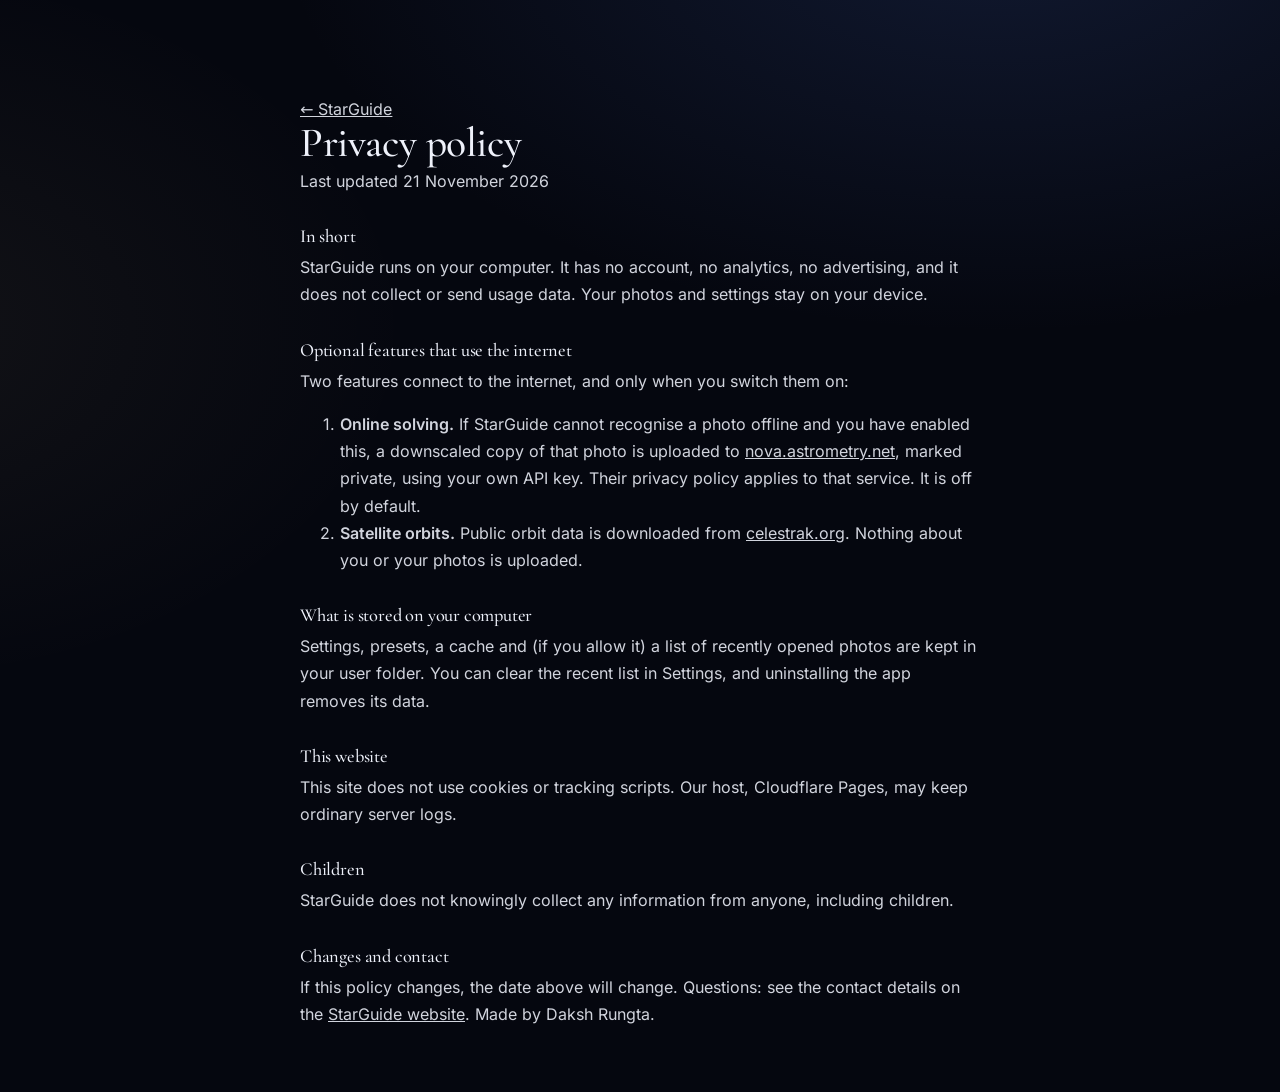
==== privacy.html @ db6475ad "Add privacy policy page (needed for the Microsoft Store listing)" ====
<!doctype html>
<html lang="en">
<head>
<meta charset="utf-8">
<meta name="viewport" content="width=device-width, initial-scale=1">
<title>Privacy policy – StarGuide</title>
<meta name="description" content="StarGuide privacy policy: your photos stay on your computer.">
<meta name="theme-color" content="#05070f">
<meta name="color-scheme" content="dark">
<link rel="icon" href="favicon.svg" type="image/svg+xml">
<link rel="stylesheet" href="css/style.css?v=20261121b">
<style>
.policy{max-width:720px;margin:0 auto;padding:6rem 1.25rem 4rem;line-height:1.7}
.policy h1{font-family:"Cormorant Garamond",serif;font-weight:500;font-size:2.6rem;margin:0 0 .25rem}
.policy h2{font-size:1.15rem;margin:2rem 0 .5rem}
.policy p,.policy li{opacity:.88}
.policy a{color:inherit;text-decoration:underline}
</style>
</head>
<body>
<main class="policy">
<p><a href="/">← StarGuide</a></p>
<h1>Privacy policy</h1>
<p>Last updated 21 November 2026</p>

<h2>In short</h2>
<p>StarGuide runs on your computer. It has no account, no analytics, no advertising, and it does not collect or send usage data. Your photos and settings stay on your device.</p>

<h2>Optional features that use the internet</h2>
<p>Two features connect to the internet, and only when you switch them on:</p>
<ol>
<li><b>Online solving.</b> If StarGuide cannot recognise a photo offline and you have enabled this, a downscaled copy of that photo is uploaded to <a href="https://nova.astrometry.net">nova.astrometry.net</a>, marked private, using your own API key. Their privacy policy applies to that service. It is off by default.</li>
<li><b>Satellite orbits.</b> Public orbit data is downloaded from <a href="https://celestrak.org">celestrak.org</a>. Nothing about you or your photos is uploaded.</li>
</ol>

<h2>What is stored on your computer</h2>
<p>Settings, presets, a cache and (if you allow it) a list of recently opened photos are kept in your user folder. You can clear the recent list in Settings, and uninstalling the app removes its data.</p>

<h2>This website</h2>
<p>This site does not use cookies or tracking scripts. Our host, Cloudflare Pages, may keep ordinary server logs.</p>

<h2>Children</h2>
<p>StarGuide does not knowingly collect any information from anyone, including children.</p>

<h2>Changes and contact</h2>
<p>If this policy changes, the date above will change. Questions: see the contact details on the <a href="/">StarGuide website</a>. Made by Daksh Rungta.</p>
</main>
</body>
</html>
---- css/style.css ----
/* StarGuide landing page — design tokens first */
@font-face{font-family:"Cormorant Garamond";src:url(../fonts/cormorant-garamond-latin-500-normal.woff) format("woff");font-weight:500;font-style:normal;font-display:swap}
@font-face{font-family:"Cormorant Garamond";src:url(../fonts/cormorant-garamond-latin-600-normal.woff) format("woff");font-weight:600;font-style:normal;font-display:swap}
@font-face{font-family:"Cormorant Garamond";src:url(../fonts/cormorant-garamond-latin-400-italic.woff) format("woff");font-weight:400;font-style:italic;font-display:swap}
@font-face{font-family:"Inter";src:url(../fonts/inter-latin-400-normal.woff) format("woff");font-weight:400;font-display:swap}
@font-face{font-family:"Inter";src:url(../fonts/inter-latin-500-normal.woff) format("woff");font-weight:500;font-display:swap}
@font-face{font-family:"Inter";src:url(../fonts/inter-latin-600-normal.woff) format("woff");font-weight:600;font-display:swap}

:root{
  --bg:#05070f; --bg2:#080c1a; --surface:rgba(255,255,255,.035); --surface2:rgba(255,255,255,.06);
  --line:rgba(255,255,255,.09); --line2:rgba(255,255,255,.16);
  --text:#eef1fa; --muted:#a6b0ca; --dim:#7d88a6;
  --gold:#e8cb92; --gold2:#c9a35c; --cyan:#8adfff;
  --serif:"Cormorant Garamond","Iowan Old Style","Palatino Linotype",Georgia,serif;
  --sans:"Inter",system-ui,-apple-system,"Segoe UI",Roboto,sans-serif;
  --r-sm:10px; --r-md:16px; --r-lg:24px;
  --s1:.5rem; --s2:1rem; --s3:1.5rem; --s4:2.5rem; --s5:4rem; --s6:7rem;
  --shadow:0 1px 0 rgba(255,255,255,.06) inset,0 24px 60px -20px rgba(0,0,0,.7);
  --ease:cubic-bezier(.2,.7,.2,1);
  --nav-h:68px;
}
*{box-sizing:border-box}
html{scroll-behavior:smooth;scroll-padding-top:calc(var(--nav-h) + 12px);-webkit-text-size-adjust:100%}
body{margin:0;background:var(--bg);color:var(--text);font:400 1rem/1.65 var(--sans);-webkit-font-smoothing:antialiased;overflow-x:hidden;
  background-image:radial-gradient(1200px 700px at 78% -8%,rgba(60,90,170,.22),transparent 60%),radial-gradient(900px 600px at -10% 30%,rgba(232,203,146,.06),transparent 60%)}
img{max-width:100%;height:auto;display:block}
a{color:var(--cyan)}
:focus-visible{outline:2px solid var(--cyan);outline-offset:3px;border-radius:6px}
.skip{position:absolute;left:-999px;top:8px;background:var(--gold);color:#1a1405;padding:.6rem 1rem;border-radius:8px;z-index:100;font-weight:600}
.skip:focus{left:8px}
.wrap{width:min(1180px,100% - 2.5rem);margin-inline:auto}
.wrap--narrow{width:min(820px,100% - 2.5rem)}
.progress{position:fixed;inset:0 0 auto 0;height:2px;z-index:60;pointer-events:none}
.progress i{display:block;height:100%;width:100%;transform:scaleX(0);transform-origin:left;background:linear-gradient(90deg,var(--gold),var(--cyan))}

/* type */
h1,h2,h3{margin:0;font-weight:500}
h1,h2{font-family:var(--serif);letter-spacing:-.01em;text-wrap:balance}
h1{font-size:clamp(2.8rem,6.4vw,5.2rem);line-height:.98;font-weight:500}
h2{font-size:clamp(2.2rem,4.4vw,3.6rem);line-height:1.04}
h1 em,h2 em{font-style:italic;font-weight:400;background:linear-gradient(100deg,#f7e6bd,var(--gold2));-webkit-background-clip:text;background-clip:text;color:transparent;padding-right:.06em}
h3{font-size:1.1rem;font-weight:600;letter-spacing:-.005em}
p{margin:0}
.eyebrow{display:inline-flex;align-items:center;gap:.6rem;font-size:.78rem;font-weight:500;letter-spacing:.14em;text-transform:uppercase;color:var(--gold);margin-bottom:var(--s2)}
.eyebrow .dot{width:6px;height:6px;border-radius:50%;background:var(--cyan);box-shadow:0 0 0 4px rgba(138,223,255,.15),0 0 14px var(--cyan)}
.lead{font-size:clamp(1.05rem,1.5vw,1.2rem);color:var(--muted);max-width:34em;margin-top:var(--s3)}
.sub{color:var(--muted);font-size:1.1rem;max-width:36em;margin:var(--s2) auto 0}

/* buttons */
.btn{display:inline-flex;align-items:center;justify-content:center;gap:.55rem;font:600 .95rem/1 var(--sans);color:#1a1405;text-decoration:none;padding:.8rem 1.25rem;border-radius:999px;border:1px solid rgba(255,255,255,.35);
  background:linear-gradient(180deg,#f6e3b6,#d9b370);box-shadow:0 1px 0 rgba(255,255,255,.5) inset,0 10px 30px -10px rgba(232,203,146,.55);transition:transform .25s var(--ease),box-shadow .25s,filter .25s;cursor:pointer}
.btn:hover{transform:translateY(-2px);filter:brightness(1.06);box-shadow:0 1px 0 rgba(255,255,255,.5) inset,0 16px 38px -10px rgba(232,203,146,.7)}
.btn:active{transform:translateY(1px) scale(.97);filter:brightness(.96)}
.chip:active,.tab:active{transform:scale(.97)}
.btn svg{width:18px;height:18px}
.btn--lg{padding:1rem 1.6rem;font-size:1rem}
.btn--sm{padding:.6rem 1.05rem;font-size:.88rem}
.btn--ghost{background:var(--surface);color:var(--text);border-color:var(--line2);box-shadow:none}
.btn--ghost:hover{background:var(--surface2);box-shadow:none;filter:none}

/* nav */
.nav{position:fixed;inset:0 0 auto 0;z-index:50;height:var(--nav-h);display:flex;align-items:center;transition:background .3s,border-color .3s,backdrop-filter .3s;border-bottom:1px solid transparent}
.nav.is-stuck{background:rgba(5,7,15,.72);backdrop-filter:saturate(1.4) blur(16px);-webkit-backdrop-filter:saturate(1.4) blur(16px);border-color:var(--line)}
.nav__in{display:flex;align-items:center;justify-content:space-between;gap:var(--s3)}
.brand{display:inline-flex;align-items:center;gap:.55rem;text-decoration:none;color:var(--text);font:600 1.15rem/1 var(--sans);letter-spacing:.01em}
.brand b{color:var(--gold);font-weight:600}
.brand__mark{width:22px;height:22px;color:var(--gold);filter:drop-shadow(0 0 8px rgba(232,203,146,.5))}
.nav__links{display:flex;gap:.25rem;margin-left:auto;margin-right:var(--s2)}
.nav__links a{color:var(--muted);text-decoration:none;font-size:.9rem;font-weight:500;padding:.5rem .8rem;border-radius:999px;transition:color .2s,background .2s}
.nav__links a:hover{color:var(--text)}
.nav__links a.is-active{color:var(--text);background:var(--surface2)}

/* hero */
.hero{position:relative;min-height:100svh;display:flex;align-items:center;padding:calc(var(--nav-h) + 1rem) 0 var(--s4);overflow:hidden;isolation:isolate}
.hero__sky{position:absolute;inset:0;width:100%;height:100%;z-index:-1}
.hero::after{content:"";position:absolute;inset:auto 0 0 0;height:160px;background:linear-gradient(transparent,var(--bg));z-index:-1;pointer-events:none}
.hero__in{display:grid;grid-template-columns:minmax(0,1.05fr) minmax(0,.95fr);gap:clamp(2rem,5vw,5rem);align-items:center}
.cta{display:flex;flex-wrap:wrap;gap:.8rem;margin-top:var(--s4)}
.trust-unused{display:flex;flex-wrap:wrap;gap:.5rem .6rem;list-style:none;margin:var(--s4) 0 0;padding:0}
.trust li{font-size:.82rem;color:var(--muted);padding:.35rem .8rem;border:1px solid var(--line);border-radius:999px;background:var(--surface)}
.scrollcue{position:absolute;left:50%;bottom:22px;width:26px;height:42px;margin-left:-13px;border:1.5px solid var(--line2);border-radius:14px;display:block}
.scrollcue i{position:absolute;left:50%;top:8px;width:3px;height:8px;margin-left:-1.5px;border-radius:2px;background:var(--gold);animation:cue 2s var(--ease) infinite}
@keyframes cue{0%{opacity:0;transform:translateY(0)}30%{opacity:1}100%{opacity:0;transform:translateY(14px)}}

.hero__glow{position:absolute;inset:0;z-index:-1;pointer-events:none;background:radial-gradient(520px circle at var(--hx,70%) var(--hy,30%),rgba(138,223,255,.07),transparent 60%)}

/* hero entrance */
.js .hero__copy>*{opacity:0;transform:translateY(22px);animation:rise .9s var(--ease) forwards}
.js .hero__copy>*:nth-child(1){animation-delay:.05s}.js .hero__copy>*:nth-child(2){animation-delay:.15s}.js .hero__copy>*:nth-child(3){animation-delay:.28s}.js .hero__copy>*:nth-child(4){animation-delay:.4s}
.js .stage{opacity:0;animation:rise 1.1s var(--ease) .2s forwards}
@keyframes rise{to{opacity:1;transform:none}}

/* before/after */
.stage{width:100%;max-width:540px;justify-self:center;position:relative}
.stage{--gr:232;--gg:203;--gb:146;transition:--gr .9s,--gg .9s,--gb .9s}
@property --gr{syntax:"<number>";inherits:true;initial-value:232}
@property --gg{syntax:"<number>";inherits:true;initial-value:203}
@property --gb{syntax:"<number>";inherits:true;initial-value:146}
.stage::before{content:"";position:absolute;inset:-12% -10%;background:radial-gradient(closest-side,rgba(var(--gr),var(--gg),var(--gb),.22),transparent 70%);z-index:-1;filter:blur(10px)}
.cmp{position:relative;aspect-ratio:3/4;min-height:340px;max-height:min(66svh,720px);margin-inline:auto;border-radius:var(--r-lg);overflow:hidden;border:1px solid var(--line2);background:#000;box-shadow:var(--shadow),0 0 0 6px rgba(255,255,255,.03);user-select:none;-webkit-user-select:none;touch-action:pan-y;cursor:ew-resize;transition:transform .5s var(--ease);will-change:transform}
.cmp img{position:absolute;inset:0;width:100%;height:100%;object-fit:cover}
.cmp__top{position:absolute;inset:0;clip-path:inset(0 0 0 var(--pos))}
.cmp__img{opacity:0;transition:opacity .5s var(--ease)}
.cmp__img.is-on{opacity:1}
.cmp__tag{position:absolute;top:14px;padding:.3rem .75rem;border-radius:999px;font-size:.74rem;font-weight:500;letter-spacing:.04em;color:var(--text);background:rgba(5,7,15,.6);backdrop-filter:blur(10px);-webkit-backdrop-filter:blur(10px);border:1px solid var(--line);pointer-events:none;z-index:2}
.cmp__tag--l{left:14px}.cmp__tag--r{right:14px;color:var(--gold)}
.cmp__handle{position:absolute;top:0;bottom:0;left:var(--pos);width:44px;margin-left:-22px;z-index:3;cursor:ew-resize;outline-offset:-4px;touch-action:pan-y}
.cmp__handle::before{content:"";position:absolute;left:50%;top:0;bottom:0;width:2px;margin-left:-1px;background:linear-gradient(transparent,var(--gold) 12%,var(--gold) 88%,transparent);box-shadow:0 0 18px rgba(232,203,146,.7)}
.cmp__grip{position:absolute;top:50%;left:50%;width:46px;height:46px;margin:-23px 0 0 -23px;border-radius:50%;display:grid;place-items:center;color:#1a1405;background:linear-gradient(180deg,#f6e3b6,#d9b370);box-shadow:0 8px 24px rgba(0,0,0,.55),0 0 0 6px rgba(232,203,146,.18);transition:transform .25s var(--ease)}
.cmp__grip svg{width:22px;height:22px}
.cmp__handle:hover .cmp__grip,.cmp.is-drag .cmp__grip{transform:scale(1.1)}
.cmp__handle:focus-visible{outline:none}
.cmp__handle:focus-visible .cmp__grip{box-shadow:0 0 0 3px var(--bg),0 0 0 6px var(--cyan)}
.cmp__hint{position:absolute;left:50%;bottom:16px;transform:translateX(-50%);z-index:2;padding:.45rem .95rem;border-radius:999px;font-size:.78rem;font-weight:500;color:var(--text);background:rgba(5,7,15,.62);backdrop-filter:blur(10px);-webkit-backdrop-filter:blur(10px);border:1px solid var(--line2);pointer-events:none;white-space:nowrap;transition:opacity .5s,transform .5s var(--ease)}
.cmp.is-touched .cmp__hint{opacity:0;transform:translate(-50%,8px)}
.chips{display:flex;flex-wrap:wrap;justify-content:center;gap:.4rem;margin-top:var(--s2)}
.chip{font:500 .8rem/1 var(--sans);color:var(--muted);background:var(--surface);border:1px solid var(--line);border-radius:999px;padding:.6rem .85rem;cursor:pointer;transition:all .25s var(--ease)}
.chip:hover{color:var(--text);border-color:var(--line2);transform:translateY(-1px)}
.chip.is-on{color:#1a1405;background:linear-gradient(180deg,#f6e3b6,#d9b370);border-color:transparent}
.js .chips{display:flex}.no-js .chips{display:none}
.caption{text-align:center;font-size:.78rem;color:var(--dim);margin-top:.6rem}

/* burger */
.burger{all:unset;display:none;box-sizing:border-box;width:42px;height:42px;border-radius:50%;border:1px solid var(--line2);background:var(--surface);cursor:pointer;position:relative}
.burger i{position:absolute;left:12px;right:12px;height:2px;background:var(--text);border-radius:2px;transition:transform .3s var(--ease),top .3s var(--ease)}
.burger i:first-child{top:16px}.burger i:last-child{top:24px}
.burger[aria-expanded=true] i:first-child{top:20px;transform:rotate(45deg)}
.burger[aria-expanded=true] i:last-child{top:20px;transform:rotate(-45deg)}
.burger:focus-visible{outline:2px solid var(--cyan);outline-offset:2px}

.cmp__tag i{font-style:normal;color:var(--gold);margin-left:.35rem}
.cmp__top{background:var(--card-bg,transparent)}
.cmp__img.contain{object-fit:contain}
.cmp__tog{all:unset;box-sizing:border-box;position:absolute;top:14px;left:14px;z-index:4;cursor:pointer;display:inline-flex;align-items:center;gap:.45rem;padding:.3rem .65rem .3rem .75rem;border-radius:999px;font-size:.74rem;font-weight:500;letter-spacing:.04em;color:var(--text);background:rgba(5,7,15,.62);backdrop-filter:blur(10px);-webkit-backdrop-filter:blur(10px);border:1px solid var(--line2);transition:border-color .25s,background .25s}
.cmp__tog:hover{border-color:rgba(232,203,146,.6);background:rgba(5,7,15,.8)}
.cmp__tog svg{width:13px;height:13px;color:var(--gold)}
.cmp__tog:focus-visible{outline:2px solid var(--cyan);outline-offset:2px}
.cmp__tog[aria-pressed=false] i{color:var(--muted)}
.no-js .cmp__tog svg{display:none}

/* app screenshot */
.appshot{max-width:1100px;margin-inline:auto;text-align:center}
.appshot__bar{display:flex;justify-content:center;gap:.5rem;margin-bottom:var(--s3)}
.appshot__frame{position:relative;aspect-ratio:16/10;border-radius:var(--r-lg);overflow:hidden;border:1px solid var(--line2);background:#161616;box-shadow:0 50px 110px -30px #000,0 0 0 8px rgba(255,255,255,.03),0 0 120px -20px rgba(138,223,255,.18)}
.appshot__img{position:absolute;inset:0;width:100%;height:100%;object-fit:cover;opacity:0;transition:opacity .6s var(--ease)}
.appshot__img.is-on{opacity:1}
.no-js .appshot__img+.appshot__img{display:none}
.no-js .appshot__bar{display:none}

/* facts */
.facts{border-block:1px solid var(--line);background:linear-gradient(180deg,rgba(255,255,255,.025),transparent)}
.facts__in{list-style:none;margin-block:0;padding:0;display:grid;grid-template-columns:repeat(4,minmax(0,1fr))}
.facts__in li{padding:2rem 1.5rem;border-left:1px solid var(--line);display:flex;flex-direction:column;gap:.4rem}
.facts__in li:first-child{border-left:0;padding-left:0}
.facts__in b{font:500 clamp(3rem,5.5vw,4.6rem)/1 var(--serif);background:linear-gradient(180deg,#f7e6bd,var(--gold2));-webkit-background-clip:text;background-clip:text;color:transparent;font-variant-numeric:lining-nums;font-feature-settings:"lnum" 1}
.facts__in span{font-size:.88rem;color:var(--muted);max-width:15em}

/* statement: the one full-bleed moment */
.statement{position:relative;overflow:hidden;padding:clamp(6rem,16vw,12rem) 0;text-align:center;isolation:isolate;border-block:1px solid var(--line)}
.statement__bg{position:absolute;inset:-12% 0;width:100%;height:124%;object-fit:cover;opacity:.32;z-index:-2;transform:translateY(var(--py,0px));filter:saturate(.8);-webkit-mask-image:radial-gradient(ellipse at center,#000 30%,transparent 78%);mask-image:radial-gradient(ellipse at center,#000 30%,transparent 78%)}
.statement::after{content:"";position:absolute;inset:0;background:linear-gradient(180deg,var(--bg),transparent 25%,transparent 75%,var(--bg));z-index:-1}
.statement__text{font:500 clamp(2.6rem,7.5vw,6.4rem)/1 var(--serif);letter-spacing:-.015em;text-wrap:balance}
.statement__text em{font-weight:400;background:linear-gradient(100deg,#f7e6bd,var(--gold2));-webkit-background-clip:text;background-clip:text;color:transparent;padding-right:.06em}
.statement__sub{margin-top:var(--s3);color:var(--muted);font-size:1.05rem}

/* editorial heads */
.sec__head--left{text-align:left;display:grid;grid-template-columns:minmax(0,1.3fr) minmax(0,1fr);gap:var(--s2) var(--s5);align-items:end}
.sec__head.sec__head--left .eyebrow{grid-column:1 / -1;justify-content:flex-start;margin-bottom:0}
.sec__head--left .sub{margin:0 0 .5rem;max-width:26em}
.sec__head--stack{text-align:left;margin-bottom:var(--s3)}
.sec__head.sec__head--stack .eyebrow{justify-content:flex-start}
.sec__head--stack .sub{margin-left:0}
.faqgrid{display:grid;grid-template-columns:minmax(0,.8fr) minmax(0,1.5fr);gap:var(--s5);align-items:start}
.faqgrid .sec__head{position:sticky;top:calc(var(--nav-h) + 2rem)}

/* image loading placeholders */
img[loading=lazy]{background:linear-gradient(110deg,#0a0e1b 30%,#131a31 50%,#0a0e1b 70%);background-size:200% 100%;animation:shimmer 1.8s linear infinite}
.js img[loading=lazy]{opacity:0;transition:opacity .7s var(--ease)}
.js img[loading=lazy].is-loaded{opacity:1;animation:none;background:none}
.js .pile img[loading=lazy].is-loaded,.js .gallery img.is-loaded{opacity:1}
@keyframes shimmer{to{background-position:-200% 0}}
.statement__bg.is-loaded{opacity:.32!important}
.appshot__img.is-on.is-loaded{opacity:1}
.js .appshot__img.is-loaded:not(.is-on){opacity:0}
.chip--ghost{background:transparent;border-style:dashed}
.appshot__frame{cursor:zoom-in}

/* sections */
.sec{padding:var(--s6) 0;position:relative}
.sec--alt{background:linear-gradient(180deg,transparent,rgba(255,255,255,.022) 20%,rgba(255,255,255,.022) 80%,transparent)}
.sec__head{text-align:center;margin-bottom:var(--s5)}
.sec__head .eyebrow{justify-content:center}

/* reveal */
.js .reveal{opacity:0;transform:translateY(26px);transition:opacity .9s var(--ease),transform .9s var(--ease);transition-delay:var(--d,0s)}
.js .reveal.is-in{opacity:1;transform:none}

/* steps */
.steps{list-style:none;margin:0;padding:0;display:grid;grid-template-columns:repeat(3,minmax(0,1fr));gap:var(--s3);position:relative;counter-reset:s}
.step{position:relative;padding:var(--s3);border:1px solid var(--line);border-radius:var(--r-lg);background:linear-gradient(180deg,var(--surface2),var(--surface));box-shadow:var(--shadow);overflow:hidden}
.step__art{aspect-ratio:11/7;overflow:hidden;position:relative;border-radius:var(--r-md);background:radial-gradient(120% 100% at 50% 0%,rgba(138,223,255,.1),transparent 60%),rgba(0,0,0,.35);border:1px solid var(--line);color:var(--text);display:grid;place-items:center;margin-bottom:var(--s3)}
.step__art svg{width:86%;height:auto}
.dz{position:absolute;top:9%;bottom:9%;left:50%;transform:translateX(-50%);aspect-ratio:3/3.7;border:1.5px dashed rgba(232,203,146,.55);border-radius:var(--r-md);padding:8px;background:rgba(232,203,146,.05)}
.dz img{width:100%;height:100%;object-fit:cover;border-radius:8px;opacity:.9}
.dz__arrow{position:absolute;right:-14px;bottom:-12px;width:36px;height:36px;border-radius:50%;display:grid;place-items:center;color:#1a1405;background:linear-gradient(180deg,#f6e3b6,#d9b370);box-shadow:0 6px 18px rgba(0,0,0,.5);animation:bob 2.6s ease-in-out infinite}
.dz__arrow svg{width:20px;height:20px}
@keyframes bob{50%{transform:translateY(-5px)}}
.step__art--styles{display:grid;grid-template-columns:repeat(3,minmax(0,1fr));grid-template-rows:minmax(0,1fr);gap:10px;padding:14px 18px}
.step__art--styles img{width:100%;height:100%;object-fit:cover;border-radius:8px;border:1px solid var(--line2);box-shadow:0 10px 24px -8px #000;transition:transform .5s var(--ease)}
.step__art--styles img:nth-child(1){transform:rotate(-4deg)}
.step__art--styles img:nth-child(3){transform:rotate(4deg)}
.step:hover .step__art--styles img{width:100%;height:100%;object-fit:cover;border-radius:8px;border:1px solid var(--line2);box-shadow:0 10px 24px -8px #000;transition:transform .5s var(--ease)}
.step__n{position:absolute;top:var(--s3);right:var(--s3);font:500 .8rem var(--sans);letter-spacing:.14em;color:var(--gold);background:rgba(5,7,15,.7);padding:.25rem .6rem;border-radius:999px;border:1px solid var(--line)}
.step h3{font-family:var(--serif);font-size:1.7rem;font-weight:600;margin-bottom:.4rem}
.step p{color:var(--muted);font-size:.97rem}
.step::after{content:"";position:absolute;left:0;bottom:0;height:2px;width:100%;background:linear-gradient(90deg,var(--gold),var(--cyan));transform:scaleX(var(--p,0));transform-origin:left;transition:transform .2s linear}
.solve__bg{position:absolute;inset:0;width:100%;height:100%;object-fit:cover;opacity:.42;filter:saturate(.7)}
.step__art svg.solve{position:relative}
.solve__lines path{stroke-dasharray:140;stroke-dashoffset:140}
.step.is-in .solve__lines path{animation:draw 2.4s var(--ease) .3s forwards}
.solve__ring{opacity:0}.step.is-in .solve__ring{animation:ring 2.4s ease-out 1.2s infinite}
@keyframes draw{to{stroke-dashoffset:0}}
@keyframes ring{0%{opacity:.9;r:6}100%{opacity:0;r:22}}
.no-js .solve__lines path{stroke-dashoffset:0}

/* showcase */
.showcase{display:grid;grid-template-columns:minmax(260px,.8fr) minmax(0,2fr);gap:var(--s3);align-items:stretch}
.tabs{display:flex;flex-direction:column;gap:.4rem}
.tab{all:unset;box-sizing:border-box;cursor:pointer;display:block;padding:1rem 1.1rem;border-radius:var(--r-md);border:1px solid transparent;transition:background .25s,border-color .25s;position:relative}
.tab b{display:block;font-weight:600;font-size:1rem;color:var(--muted);transition:color .2s}
.tab span{display:block;font-size:.84rem;color:var(--dim);margin-top:.15rem}
.tab:hover{background:var(--surface)}
.tab:hover b{color:var(--text)}
.tab[aria-selected=true]{background:linear-gradient(180deg,var(--surface2),var(--surface));border-color:var(--line2)}
.tab[aria-selected=true] b{color:var(--gold)}
.tab[aria-selected=true]::before{content:"";position:absolute;left:-1px;top:20%;bottom:20%;width:3px;border-radius:3px;background:var(--gold);box-shadow:0 0 12px var(--gold)}
.tab:focus-visible{outline:2px solid var(--cyan);outline-offset:2px}
.panels{border:1px solid var(--line);border-radius:var(--r-lg);background:linear-gradient(160deg,var(--surface2),var(--surface));box-shadow:var(--shadow);min-height:480px;position:relative;overflow:hidden}
.panel{display:grid;grid-template-columns:minmax(0,.9fr) minmax(0,1.1fr);gap:var(--s4);align-items:center;padding:var(--s4);height:100%;animation:panelIn .6s var(--ease)}
.panel[hidden]{display:none}
@keyframes panelIn{from{opacity:0;transform:translateY(12px)}to{opacity:1;transform:none}}
.panel figure{margin:0;border-radius:var(--r-md);overflow:hidden;border:1px solid var(--line2);box-shadow:0 20px 50px -15px #000;max-width:320px;margin-inline:auto}
.panel figure img{width:100%;aspect-ratio:3/4;object-fit:cover}
.panel h3{font-family:var(--serif);font-size:clamp(1.6rem,2.4vw,2.1rem);font-weight:600;line-height:1.1;margin-bottom:var(--s2)}
.panel p{color:var(--muted)}
.ticks{list-style:none;margin:var(--s3) 0 0;padding:0;display:grid;gap:.6rem}
.ticks li{position:relative;padding-left:1.7rem;font-size:.95rem}
.ticks li::before{content:"";position:absolute;left:0;top:.45em;width:.9rem;height:.9rem;background:var(--gold);clip-path:polygon(50% 0,62% 38%,100% 50%,62% 62%,50% 100%,38% 62%,0 50%,38% 38%)}
.chipcloud{display:flex;flex-wrap:wrap;gap:.6rem;align-content:center;justify-content:center;padding:var(--s3)}
.chipcloud span{padding:.7rem 1.1rem;border-radius:999px;border:1px solid var(--line2);background:rgba(0,0,0,.3);color:var(--text);font-size:.95rem}
.chipcloud--fmt span{font-weight:600;letter-spacing:.04em;color:var(--gold);padding:1rem 1.4rem;border-radius:var(--r-md)}

.panel figure.crop{max-width:380px;border-radius:var(--r-md);background:#202020}
.panel figure.crop img{aspect-ratio:auto;object-fit:contain}
.viz{display:grid;gap:.6rem;align-content:center;max-width:340px;width:100%;margin-inline:auto}
.viz--toggles .tg{display:flex;justify-content:space-between;align-items:center;padding:.9rem 1.1rem;border:1px solid var(--line);border-radius:var(--r-md);background:rgba(0,0,0,.3);font-size:.95rem}
.tg i{width:40px;height:22px;border-radius:99px;background:rgba(255,255,255,.1);position:relative;border:1px solid var(--line2)}
.tg i::after{content:"";position:absolute;left:2px;top:2px;width:16px;height:16px;border-radius:50%;background:var(--dim);transition:transform .4s var(--ease),background .4s}
.viz small{text-align:center;color:var(--dim);font-size:.8rem;margin-top:.3rem}
.viz--stack{gap:1.4rem}
.pile{position:relative;aspect-ratio:3/3.6;width:70%;margin-inline:auto}
.pile img{position:absolute;inset:0;width:100%;height:100%;object-fit:cover;border-radius:var(--r-sm);border:1px solid var(--line2);box-shadow:0 14px 30px -10px #000;transition:transform .6s var(--ease)}
.pile img:nth-child(1){transform:rotate(-7deg) translate(-12%,2%)}
.pile img:nth-child(2){transform:rotate(5deg) translate(10%,-2%)}
.pile img:nth-child(3){transform:rotate(-1deg)}
.panel:hover .pile img:nth-child(1){transform:rotate(-11deg) translate(-18%,3%)}
.panel:hover .pile img:nth-child(2){transform:rotate(9deg) translate(16%,-3%)}
.files{display:flex;flex-wrap:wrap;gap:.4rem;justify-content:center}
.files span{font:500 .78rem ui-monospace,Consolas,monospace;color:var(--muted);border:1px solid var(--line);padding:.3rem .6rem;border-radius:8px;background:rgba(0,0,0,.3)}
.files .more{color:var(--gold);border-style:dashed}
.viz--fmt{grid-template-columns:1fr 1fr;gap:.7rem}
.file{position:relative;padding:1rem 1rem 1rem 1.1rem;border:1px solid var(--line2);border-radius:var(--r-md);background:linear-gradient(160deg,var(--surface2),rgba(0,0,0,.25));clip-path:polygon(0 0,calc(100% - 22px) 0,100% 22px,100% 100%,0 100%);transition:transform .4s var(--ease),border-color .3s}
.file:hover{transform:translateY(-3px);border-color:rgba(232,203,146,.5)}
.file b{display:block;font-size:1.15rem;color:var(--gold);letter-spacing:.03em}
.file small{color:var(--muted);font-size:.8rem}

/* gallery */
.gallery{list-style:none;margin:0;padding:0;display:grid;grid-template-columns:repeat(4,minmax(0,1fr));gap:var(--s2)}
.gallery li{position:relative;aspect-ratio:3/4}
.gallery li.g-big{grid-column:span 2;grid-row:span 2;aspect-ratio:auto}
.gallery li.g-wide{grid-column:span 2;aspect-ratio:auto}
.gallery a{position:absolute;inset:0;display:block;border-radius:var(--r-md);overflow:hidden;border:1px solid var(--line);color:var(--text);text-decoration:none;background:#000;transition:transform .5s var(--ease),border-color .3s,box-shadow .5s}
.gallery img{position:absolute;inset:0;width:100%;height:100%;object-fit:cover;object-position:top;transition:transform .8s var(--ease)}
.gallery a span{position:absolute;inset:auto 0 0 0;padding:2.5rem 1rem .9rem;font-size:.8rem;color:var(--muted);background:linear-gradient(transparent,rgba(3,5,12,.94));transition:all .4s var(--ease)}
.gallery a span b{display:block;color:var(--text);font-size:.95rem;font-weight:600}
.gallery a:hover,.gallery a:focus-visible{border-color:rgba(232,203,146,.5);box-shadow:0 24px 50px -18px #000,0 0 0 1px rgba(232,203,146,.2);transform:translateY(-4px)}
.gallery a:hover img{transform:scale(1.04)}
.gallery a:hover span b,.gallery a:focus-visible span b{color:var(--gold)}
@media(hover:none){.gallery a span{opacity:1;transform:none}}

/* lightbox */
.lb{border:0;padding:0;background:rgba(3,5,12,.94);color:var(--text);width:100vw;height:100vh;max-width:none;max-height:none;margin:0;backdrop-filter:blur(8px)}
.lb[open]{display:grid;grid-template-columns:auto 1fr auto;align-items:center;gap:1rem;padding:1.5rem;animation:fade .3s}
.lb::backdrop{background:rgba(3,5,12,.8)}
@keyframes fade{from{opacity:0}to{opacity:1}}
.lb figure{margin:0;display:grid;justify-items:center;gap:.9rem;min-height:0;max-height:calc(100vh - 3rem);overflow:auto;overscroll-behavior:contain}
.lb figure.zoomed{justify-items:start;align-content:start}
.lb figure.zoomed img{max-width:none;max-height:none;width:max(1800px,220vw);cursor:zoom-out}
.lb img{cursor:zoom-in}
.lb__zoom{all:unset;cursor:pointer;position:absolute;top:1rem;right:4.2rem;z-index:2;height:46px;padding:0 1.1rem;border-radius:999px;background:var(--surface2);border:1px solid var(--line2);font-size:.85rem;font-weight:500;display:grid;place-items:center}
.lb__zoom:hover{background:rgba(255,255,255,.15)}.lb__zoom:focus-visible{outline:2px solid var(--cyan);outline-offset:2px}
.lb img{max-height:calc(100vh - 7.5rem);max-width:100%;width:auto;border-radius:var(--r-md);box-shadow:0 30px 80px #000;border:1px solid var(--line2)}
.lb figcaption{color:var(--muted);font-size:.95rem;text-align:center}
.lb__x,.lb__nav{all:unset;cursor:pointer;display:grid;place-items:center;width:46px;height:46px;border-radius:50%;background:var(--surface2);border:1px solid var(--line2);font-size:1.6rem;line-height:1;color:var(--text);transition:background .2s}
.lb__x:hover,.lb__nav:hover{background:rgba(255,255,255,.15)}
.lb__x:focus-visible,.lb__nav:focus-visible{outline:2px solid var(--cyan);outline-offset:2px}
.lb__x{position:absolute;top:1rem;right:1rem;z-index:2}

/* download */
.dl{display:grid;grid-template-columns:minmax(0,1.25fr) minmax(0,1fr);gap:var(--s3)}
.oses{grid-column:1 / -1;display:grid;grid-template-columns:1.6fr 1fr 1fr;gap:var(--s2)}
.os{padding:var(--s3);border-radius:var(--r-lg);border:1px solid var(--line);background:var(--surface);display:flex;flex-direction:column;gap:.4rem;align-items:flex-start}
.os h3{font-family:var(--serif);font-size:1.9rem;font-weight:600}
.os p{color:var(--muted);font-size:.95rem}
.os small{color:var(--dim);font-size:.82rem;margin-top:.2rem}
.os .btn{margin-top:var(--s2)}
.os--on{background:linear-gradient(160deg,rgba(232,203,146,.13),rgba(138,223,255,.05) 60%,var(--surface));border-color:rgba(232,203,146,.35);box-shadow:0 30px 70px -30px rgba(232,203,146,.35)}
.os--soon{background:transparent;border-style:dashed}
.os--soon h3{color:var(--muted)}
.os--soon p{color:var(--dim)}
.pill{margin-top:auto;font-size:.76rem;color:var(--dim);border:1px dashed var(--line2);padding:.3rem .75rem;border-radius:999px}
.install,.specs{border:1px solid var(--line);border-radius:var(--r-lg);background:var(--surface);padding:var(--s3)}
.install h3{font-family:var(--serif);font-size:1.7rem;font-weight:600;margin-bottom:var(--s2)}
.isteps{list-style:none;counter-reset:i;margin:0;padding:0;display:grid;gap:.8rem}
.isteps li{counter-increment:i;display:flex;gap:.9rem;align-items:center;color:var(--muted)}
.isteps li::before{content:counter(i);flex:none;width:30px;height:30px;border-radius:50%;display:grid;place-items:center;font-weight:600;font-size:.85rem;color:var(--gold);border:1px solid rgba(232,203,146,.4);background:rgba(232,203,146,.08)}
.isteps b{color:var(--text)}
code{font:500 .88em ui-monospace,Consolas,monospace;padding:.15em .45em;border-radius:6px;background:rgba(255,255,255,.08);color:var(--gold)}
.callout{margin-top:var(--s3);padding:var(--s2) 1.1rem;border-radius:var(--r-md);border:1px solid rgba(138,223,255,.28);background:rgba(138,223,255,.06);font-size:.92rem;color:var(--muted)}
.callout b{color:var(--text)}.callout p{margin-top:.3rem}
.specs h3{font-family:var(--serif);font-size:1.7rem;font-weight:600;margin-bottom:var(--s2)}
.specs dl{margin:0;display:grid}
.specs dl div{display:flex;justify-content:space-between;gap:1rem;padding:.8rem 0;border-top:1px solid var(--line);font-size:.95rem}
.specs dt{color:var(--dim)}
.specs dd{margin:0;font-weight:500;text-align:right}

/* faq */
.faq{display:grid;gap:.7rem}
.faq details{border:1px solid var(--line);border-radius:var(--r-md);background:var(--surface);transition:border-color .3s,background .3s}
.faq details[open]{background:var(--surface2);border-color:var(--line2)}
.faq summary{list-style:none;cursor:pointer;padding:1.15rem 1.3rem;font-weight:600;display:flex;justify-content:space-between;gap:1rem;align-items:center;border-radius:var(--r-md)}
.faq summary::-webkit-details-marker{display:none}
.faq summary::after{content:"";flex:none;width:12px;height:12px;border-right:2px solid var(--gold);border-bottom:2px solid var(--gold);transform:rotate(45deg) translateY(-3px);transition:transform .35s var(--ease)}
.faq details[open] summary::after{transform:rotate(225deg)}
.faq summary:hover{color:var(--gold)}
.ans{overflow:hidden}
.ans p{padding:0 1.3rem 1.3rem;color:var(--muted)}

/* closer */
.closer{text-align:center;padding:var(--s4) 0 var(--s6);position:relative;background:radial-gradient(700px 320px at 50% 100%,rgba(232,203,146,.14),transparent 70%)}
.cta--center{justify-content:center}
.closer .sub{margin-bottom:0}
.totop{color:var(--muted);text-decoration:none}.totop:hover{color:var(--gold)}

/* footer */
.foot{border-top:1px solid var(--line);padding:var(--s4) 0 var(--s5);color:var(--dim);font-size:.86rem;background:linear-gradient(transparent,rgba(255,255,255,.02))}
.foot__in{display:flex;justify-content:space-between;gap:var(--s4);flex-wrap:wrap;align-items:flex-start}
.foot .brand{font-size:1.05rem}
.foot p{margin-top:.6rem}
.credits{max-width:34em;margin-top:0!important;line-height:1.7}

/* card spotlight */
.step,.os--on,.install,.specs{--mx:50%;--my:0%}
.step::before,.install::before{content:"";position:absolute;inset:0;border-radius:inherit;background:radial-gradient(420px circle at var(--mx) var(--my),rgba(232,203,146,.1),transparent 60%);opacity:0;transition:opacity .3s;pointer-events:none}
.step:hover::before,.install:hover::before{opacity:1}
.install{position:relative}

/* no-JS fallbacks: everything stays readable */
.no-js .tabs{display:none}
.no-js .panel[hidden]{display:grid}
.no-js .panel{border-bottom:1px solid var(--line);animation:none}
.no-js .cmp__hint,.no-js .cmp__handle{display:none}
.no-js .cmp{cursor:default}
.no-js .nav__links{display:flex}
.no-js .burger{display:none}

@media(min-width:1600px){
  .wrap{width:min(1320px,100% - 5rem)}
  h1{font-size:5.9rem}
  .stage{max-width:600px}
  .cmp{max-height:min(72svh,820px)}
}

/* rhythm: star-studded hairline between sections */
.sec::before{content:"";position:absolute;top:0;left:50%;width:min(520px,70%);height:1px;transform:translateX(-50%);background:linear-gradient(90deg,transparent,rgba(232,203,146,.35),transparent)}
.sec::after{content:"";position:absolute;top:-5px;left:50%;width:11px;height:11px;margin-left:-5.5px;background:var(--gold);clip-path:polygon(50% 0,60% 40%,100% 50%,60% 60%,50% 100%,40% 60%,0 50%,40% 40%);filter:drop-shadow(0 0 6px rgba(232,203,146,.7))}
#how::before,#how::after{display:none}
p{text-wrap:pretty}
.nav__links a{position:relative}
.nav__links a::after{content:"";position:absolute;left:.8rem;right:.8rem;bottom:.25rem;height:1px;background:var(--gold);transform:scaleX(0);transform-origin:left;transition:transform .35s var(--ease)}
.nav__links a:hover::after{transform:scaleX(1)}
.nav__links a.is-active::after{display:none}
.btn{position:relative;overflow:hidden}
.btn::after{content:"";position:absolute;top:0;bottom:0;left:-60%;width:40%;background:linear-gradient(100deg,transparent,rgba(255,255,255,.55),transparent);transform:skewX(-20deg);transition:left .7s var(--ease)}
.btn:hover::after{left:130%}
.btn--ghost::after{display:none}

/* responsive */
@media(max-width:1000px){
  .sec__head--left{grid-template-columns:1fr}
  .sec__head--left .sub{margin-bottom:0}
  .faqgrid{grid-template-columns:1fr;gap:var(--s3)}.faqgrid .sec__head{position:static}
  .facts__in{grid-template-columns:1fr 1fr}
  .facts__in li:nth-child(odd){border-left:0;padding-left:0}
  .facts__in li:nth-child(n+3){border-top:1px solid var(--line)}
  .gallery li.g-big,.gallery li.g-wide{aspect-ratio:4/3}
  .hero__in{grid-template-columns:1fr}
  .hero{min-height:0;padding-top:calc(var(--nav-h) + 1.5rem)}
  .hero__copy{text-align:center}
  .lead{margin-inline:auto}.cta{justify-content:center}
  .scrollcue{display:none}
  .gallery{grid-template-columns:repeat(2,minmax(0,1fr))}
  .showcase{grid-template-columns:1fr}
  .tabs{flex-direction:row;overflow-x:auto;padding-bottom:.3rem;scroll-snap-type:x proximity;scrollbar-width:none;-webkit-mask-image:linear-gradient(90deg,#000 88%,transparent);mask-image:linear-gradient(90deg,#000 88%,transparent)}
  .tabs::-webkit-scrollbar{display:none}
  .tab{flex:none;scroll-snap-align:start}
  .tab[aria-selected=true]::before{display:none}
  .tab span{display:none}
  .panels{min-height:0}
  .dl{grid-template-columns:1fr}
}
@media(max-width:760px){
  :root{--s5:3rem;--s6:4.5rem}
  .js .burger{display:block}
  .nav__in{gap:.6rem}.nav__cta{margin-left:auto}
  .brand{margin-right:auto}.nav__cta{margin-left:0}
  .nav__links{display:none;position:absolute;top:var(--nav-h);left:0;right:0;flex-direction:column;margin:0;padding:.6rem 1.25rem 1rem;background:rgba(5,7,15,.985);backdrop-filter:blur(16px);-webkit-backdrop-filter:blur(16px);border-bottom:1px solid var(--line)}
  .nav__links.is-open{display:flex;animation:panelIn .35s var(--ease)}
  .nav__links a{padding:.9rem .6rem;font-size:1rem;border-radius:var(--r-sm)}
  .no-js .nav{position:absolute;height:auto;padding:.5rem 0}
  .no-js .nav__in{flex-wrap:wrap}
  .no-js .nav__links{order:3;width:100%;position:static;flex-direction:row;overflow-x:auto;background:none;padding:0;margin:0;border:0;display:flex;backdrop-filter:none}
  .no-js .nav__links{scrollbar-width:none}
  .no-js .nav__links a{padding:.5rem .7rem;font-size:.9rem;white-space:nowrap}
  .no-js .hero{padding-top:7rem}
  .cta .btn{flex:1 1 auto;padding-inline:1rem}
  .cmp{max-height:none}
  h1{font-size:clamp(2.5rem,11.5vw,3.2rem)}
  .steps{grid-template-columns:1fr}
  .panel{grid-template-columns:1fr;padding:var(--s3);gap:var(--s3)}
  .oses{grid-template-columns:1fr 1fr}.oses .os--on{grid-column:1 / -1}
  .lb[open]{grid-template-columns:1fr;padding:.75rem;align-content:center}
  .lb__nav{position:absolute;bottom:1rem}.lb__prev{left:1rem}.lb__next{right:1rem}
  .lb img{max-height:calc(100vh - 9rem)}
}

@media(max-width:480px){.cmp__tag--r{top:52px}.chip{padding:.5rem .62rem;font-size:.75rem}.chips{gap:.3rem}.gallery{gap:.6rem}.gallery a span{font-size:0;padding:1.6rem .6rem .5rem}.gallery a span b{font-size:.82rem}.facts__in li{padding:1.4rem .8rem}}

@media(prefers-reduced-motion:reduce){
  html{scroll-behavior:auto}
  *,*::before,*::after{animation-duration:.01ms!important;animation-iteration-count:1!important;transition-duration:.01ms!important}
  .js .reveal{opacity:1;transform:none}
  .scrollcue i{animation:none;opacity:1}
  .btn::after{display:none}
  img[loading=lazy]{animation:none}
  .cmp__img,.appshot__img{transition:none}
  .js .hero__copy>*,.js .stage{opacity:1;transform:none;animation:none}
  .statement__bg{transform:none!important}
}

/* specificity fixes for editorial heads */
.sec__head.sec__head--left,.sec__head.sec__head--stack{text-align:left}
.sec__head.sec__head--stack .sub{margin-left:0;margin-right:0}
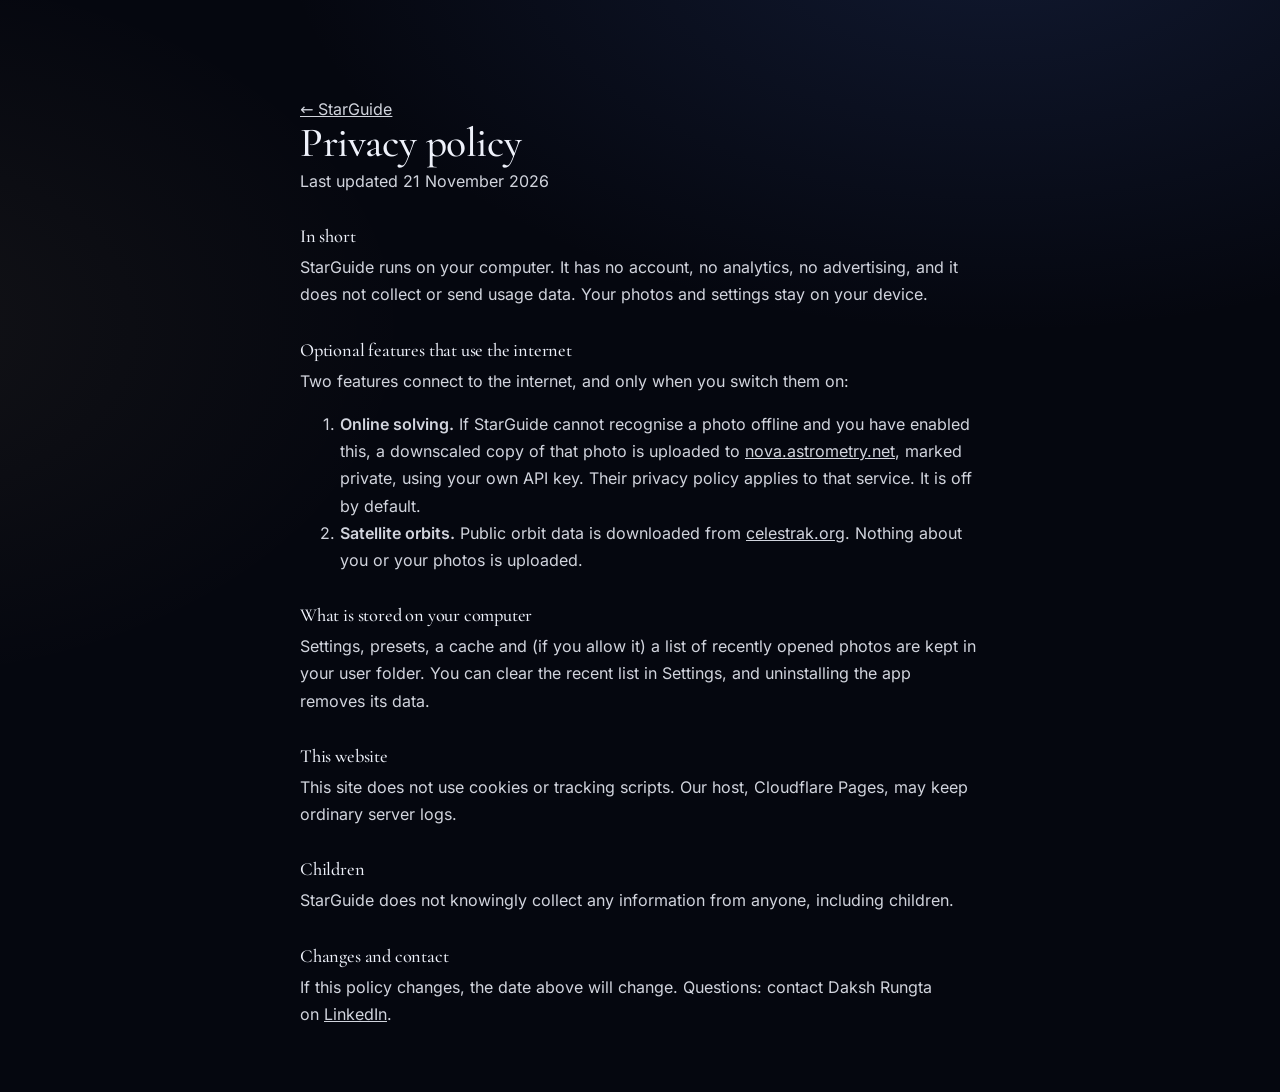
==== commit 0af712c8: "Add LinkedIn as the contact on the privacy page and footer" ====
--- a/privacy.html
+++ b/privacy.html
@@ -43,7 +43,7 @@
 <p>StarGuide does not knowingly collect any information from anyone, including children.</p>
 
 <h2>Changes and contact</h2>
-<p>If this policy changes, the date above will change. Questions: see the contact details on the <a href="/">StarGuide website</a>. Made by Daksh Rungta.</p>
+<p>If this policy changes, the date above will change. Questions: contact Daksh Rungta on <a href="https://www.linkedin.com/in/daksh-rungta/" rel="noopener">LinkedIn</a>.</p>
 </main>
 </body>
 </html>
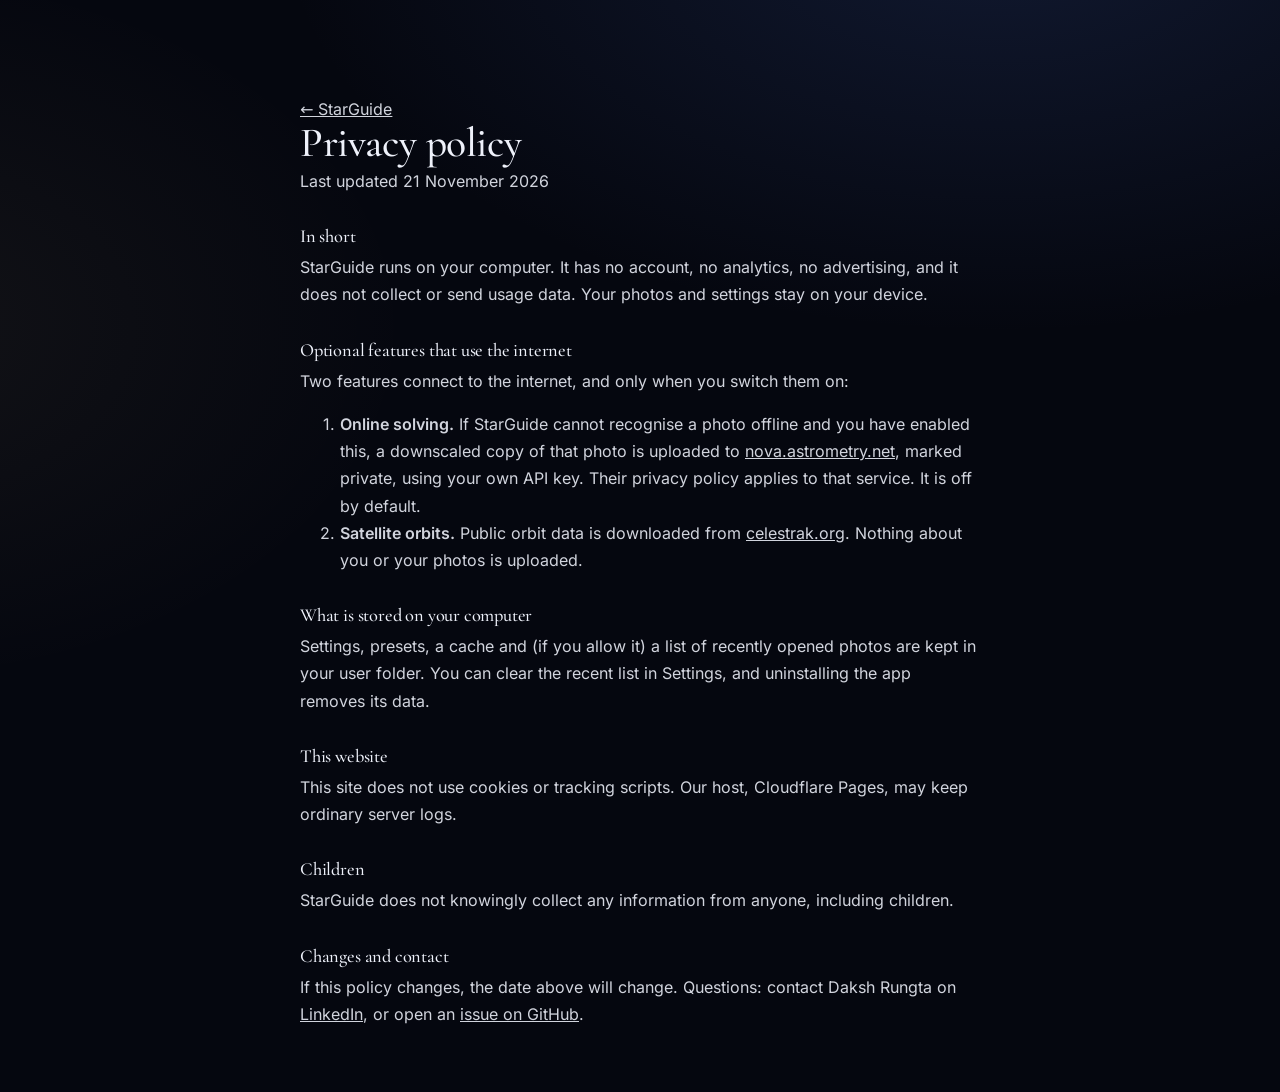
==== commit 0b9304c3: "Add GitHub Issues link for reporting problems" ====
--- a/privacy.html
+++ b/privacy.html
@@ -43,7 +43,7 @@
 <p>StarGuide does not knowingly collect any information from anyone, including children.</p>
 
 <h2>Changes and contact</h2>
-<p>If this policy changes, the date above will change. Questions: contact Daksh Rungta on <a href="https://www.linkedin.com/in/daksh-rungta/" rel="noopener">LinkedIn</a>.</p>
+<p>If this policy changes, the date above will change. Questions: contact Daksh Rungta on <a href="https://www.linkedin.com/in/daksh-rungta/" rel="noopener">LinkedIn</a>, or open an <a href="https://github.com/44-61-6B-73-68/StarGuide-releases/issues" rel="noopener">issue on GitHub</a>.</p>
 </main>
 </body>
 </html>
